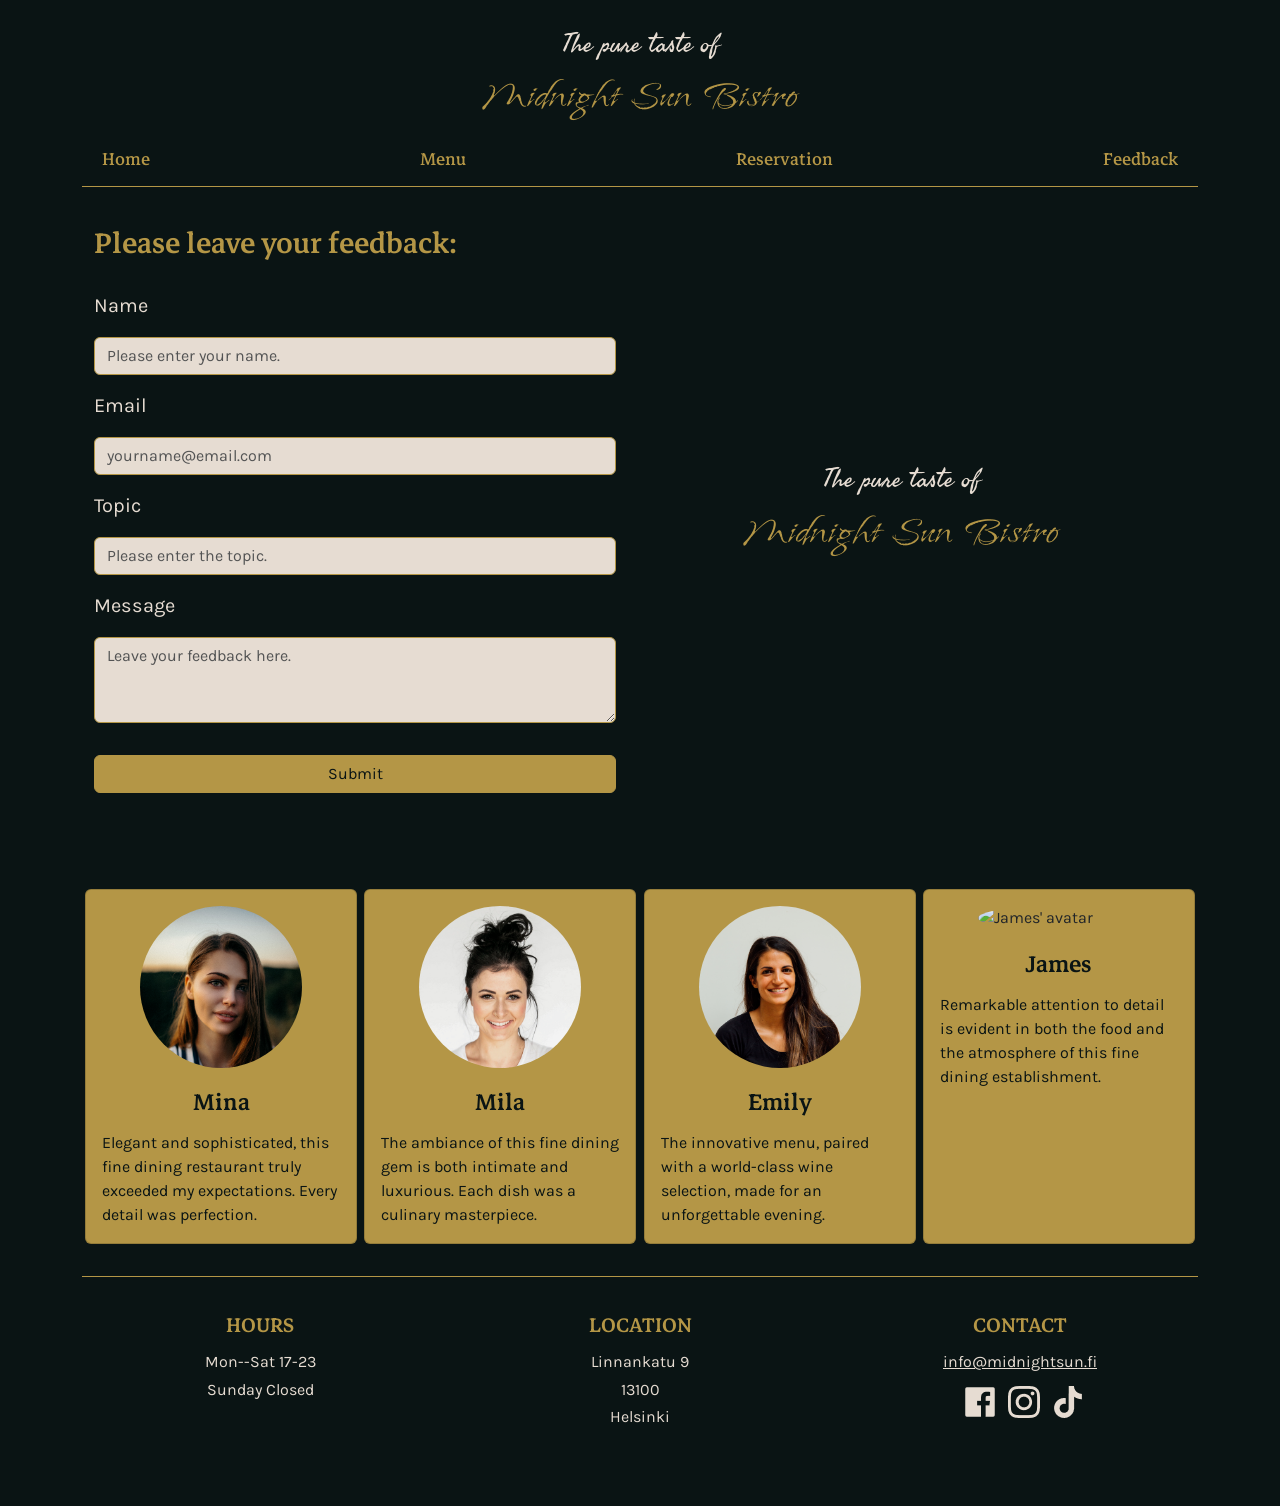
==== feedback.html @ 4b6fe139 "init" ====
<!DOCTYPE html>
<html lang="en">

<head>
    <meta charset="UTF-8">
    <link rel="icon" href="favicon.ico" />
    <meta name="viewport" content="width=device-width, initial-scale=1.0">
    <meta name="description"
        content="Send feedback to Midnight Sun Bistro, the best fine dining restaurant in Helsinki." />
    <!-- import Google font-->
    <link rel="preconnect" href="https://fonts.googleapis.com">
    <link rel="preconnect" href="https://fonts.gstatic.com" crossorigin>
    <link
        href="https://fonts.googleapis.com/css2?family=Freehand&family=Island+Moments&family=Karla&family=Markazi+Text&display=swap"
        rel="stylesheet">

    <link rel="apple-touch-icon" href="images/logo192.png" />
    <link rel="manifest" href="manifest.json" />
    <meta property=”og:title” content="Send feedback to Midnight Sun Bistro" />
    <meta property=”og:description”
        content="Send feedback to Midnight Sun Bistro, the best fine dining restaurant in Helsinki." />
    <meta property=”og:image” content="images/logo192.png" />
    <title>Send a feedback to Midnight Sun Bistro</title>
    <link href="https://cdn.jsdelivr.net/npm/bootstrap@5.3.2/dist/css/bootstrap.min.css" rel="stylesheet"
        integrity="sha384-T3c6CoIi6uLrA9TneNEoa7RxnatzjcDSCmG1MXxSR1GAsXEV/Dwwykc2MPK8M2HN" crossorigin="anonymous">
    <link rel="stylesheet" href="site.css">
    <link rel="stylesheet" href="feedback.css">
</head>

<body>
    <div class="container">

        <header>
            <div class="container header-logo text-center">
                <a href="index.html" class="brand-section">
                    <p class="logo-part-1">The pure taste of</p>
                    <p class="logo-part-2">Midnight Sun Bistro</p>
                </a>
                <nav class="navbar navbar-expand">
                    <ul class="navbar-nav d-flex justify-content-between w-100">
                        <li class="nav-item fs-4"><a href="index.html" class="nav-link">Home</a></li>
                        <li class="nav-item fs-4"><a href="menu.html" class="nav-link">Menu</a></li>
                        <li class="nav-item fs-4"><a href="reservation.html" class="nav-link">Reservation</a></li>
                        <li class="nav-item fs-4"><a href="feedback.html" class="nav-link">Feedback</a></li>
                    </ul>
                </nav>
            </div>
        </header>
        <main>
            <div class="container row">
                <form class="col-12 col-lg-6">
                    <h1>Please leave your feedback:</h1>
                    <div class="form-group">
                        <label for="name" class="fs-5">Name</label>
                        <input type="text" class="form-control" id="name" autocomplete="name"
                            placeholder="Please enter your name.">
                    </div>
                    <div class="form-group">
                        <label for="email" class="fs-5">Email</label>
                        <input type="email" class="form-control" id="email" autocomplete="email"
                            placeholder="yourname@email.com">
                    </div>
                    <div class="form-group">
                        <label for="topic" class="fs-5">Topic</label>
                        <input type="text" class="form-control" id="topic" placeholder="Please enter the topic.">
                    </div>
                    <div class="form-group">
                        <label for="message" class="fs-5">Message</label>
                        <textarea class="form-control" id="message" rows="3"
                            placeholder="Leave your feedback here."></textarea>
                    </div>
                    <div class="d-grid">
                        <button type="submit" class="btn btn-primary btn-block">Submit</button>
                    </div>
                </form>
                <aside class="col-lg-6 d-none d-lg-block">
                    <div class="logo col-12">
                        <p class="logo-part-1">
                            The pure taste of
                        </p>
                        <p class="logo-part-2">
                            Midnight Sun Bistro
                        </p>
                    </div>
                </aside>
            </div>
            <div class="d-flex justify-content-between cards">
                <div class="card">
                    <div class="d-flex justify-content-center">
                        <img src="images/profile1.png" class="card-img-top rounded-circle" alt="Mina's avatar">
                    </div>
                    <div class="card-body">
                        <h2 class="card-title">Mina</h2>
                        <p class="card-text">Elegant and sophisticated, this fine dining restaurant truly exceeded my
                            expectations. Every detail was perfection.</p>
                    </div>
                </div>
                <div class="card">
                    <div class="d-flex justify-content-center">
                        <img src="images/profile2.png" class="card-img-top rounded-circle" alt="Mila's avatar">
                    </div>
                    <div class="card-body">
                        <h2 class="card-title">Mila</h2>
                        <p class="card-text">The ambiance of this fine dining gem is both intimate and luxurious. Each
                            dish was a culinary masterpiece.</p>
                    </div>
                </div>
                <div class="card">
                    <div class="d-flex justify-content-center">
                        <img src="images/profile3.png" class="card-img-top rounded-circle" alt="Emily's avatar">
                    </div>
                    <div class="card-body">
                        <h2 class="card-title">Emily</h2>
                        <p class="card-text">The innovative menu, paired with a world-class wine selection, made for an
                            unforgettable evening.</p>
                    </div>
                </div>
                <div class="card">
                    <div class="d-flex justify-content-center">
                        <img src="images/profile4.png" class="card-img-top rounded-circle" alt="James' avatar">
                    </div>
                    <div class="card-body">
                        <h2 class="card-title">James</h2>
                        <p class="card-text">Remarkable attention to detail is evident in both the food and the
                            atmosphere of this fine dining establishment.</p>
                    </div>
                </div>
            </div>
        </main>
        <footer class="row text-center">
            <div class="col-12 col-lg-4">
                <h3>HOURS</h3>
                <p>Mon--Sat 17-23</p>
                <p>Sunday Closed</p>
            </div>
            <div class="col-12 col-lg-4">
                <h3>LOCATION</h3>
                <p>Linnankatu 9</p>
                <p>13100</p>
                <p>Helsinki</p>
            </div>
            <div class="col-12 col-lg-4">
                <h3>CONTACT</h3>
                <p><a href="mailto:info@midnightsun.fi">info@midnightsun.fi</a></p>
                <div id="social-media">
                    <a href="https://www.facebook.com" target="_blank"><img src="images/facebook.png"
                            alt="facebook logo" /></a>
                    <a href="https://www.instagram.com/" target="_blank"><img src="images/instagram.png"
                            alt="instagram logo" /></a>
                    <a href="https://www.tiktok.com" target="_blank"><img src="images/tiktok.png"
                            alt="tiktok logo" /></a>
                </div>
            </div>
        </footer>
    </div> <!-- container -->
    <script src="https://cdn.jsdelivr.net/npm/bootstrap@5.3.2/dist/js/bootstrap.bundle.min.js"
        integrity="sha384-C6RzsynM9kWDrMNeT87bh95OGNyZPhcTNXj1NW7RuBCsyN/o0jlpcV8Qyq46cDfL"
        crossorigin="anonymous"></script>
</body>

</html>
---- site.css ----
body {
    background-color: #0A1414;
    font-family: 'Karla', sans-serif;
    font-size: 1rem;
    color: #E6DCD2;
    padding-top: 1.5rem;
    padding-bottom: 1.5rem;
}

h1,
h2,
h3,
h4,
h5,
h6 {
    font-family: 'Markazi Text', serif;
    color: #B49646;
}

main,
footer {
    padding-top: 2rem;
    padding-bottom: 2rem;
}

nav {
    padding: 0 !important;
    font-family: 'Markazi Text', serif;
}

.logo-part-1,
.logo-part-2 {
    padding-bottom: 0 !important;
    margin-bottom: 0 !important;
}

.btn {
    background-color: #B49646;
    border-color: #B49646;
    color: #0A1414 !important;
    margin-top: 2rem;
    margin-bottom: 1rem;
}

.btn:hover,
.btn:active {
    background-color: #A08232 !important;
    border-color: #A08232 !important;
    color: #E6DCD2;
}

label {
    margin-top: 1rem;
    margin-bottom: 1rem;
}

.form-control {
    background: #E6DCD2;
    border-color: #B49646;
}

.form-control:focus {
    background: #E6DCD2;
    border-color: #B49646;
    color: #0A1414;
}

@keyframes gentleShine-part-1 {

    0%,
    100% {
        color: #E6DCD2;
        text-shadow: 0 0 2px #B49646;
    }

    50% {
        color: #B49646;
        text-shadow: 0 0 4px #E6DCD2;
    }
}

header .logo-part-1 {
    animation: gentleShine-part-1 5s ease-in-out infinite;
}


@keyframes gentleShine-part-2 {

    0%,
    100% {
        color: #B49646;
        text-shadow: 0 0 2px #E6DCD2;
    }

    50% {
        color: #E6DCD2;
        text-shadow: 0 0 4px #B49646;
    }
}

header .logo-part-2 {
    animation: gentleShine-part-2 5s ease-in-out infinite;
}


main a,
main a:visited{
    color: #E6DCD2;

}

nav li:hover,
nav li:active {
    color: #A08232;
    text-decoration: underline;
}

main a:hover,
main a:active,
nav li {
    color: #B49646;
}

footer p a,
footer p a:visited {
    color: #E6DCD2;
}


footer p a:hover,
footer p a:active {
    color: #A08232;
    text-decoration: underline;
}

.logo-part-1 {
    font-family: 'Freehand', cursive;
    font-size: 1.6rem;
    text-align: center;
}

.logo-part-2 {
    font-family: 'Island Moments', cursive;
    color: #B49646;
    font-size: 3rem;
    text-align: center;
}

.header-logo a,
.header-logo a:hover,
.header-logo a:visited,
.header-logo a:active {
    color: inherit;
    text-decoration: none;
}

footer div {
    margin-bottom: 1rem;
}

footer p {
    margin-bottom: 0.2rem;
}

footer img {
    max-width: 2rem;
    margin-left: 0.5rem;
    margin-top: 0.5rem;
}

main {
    border-top: 1px solid #B49646;
    border-bottom: 1px solid #B49646;
}
---- feedback.css ----
main .logo {
    margin-top: 15rem;
}

.cards {
    margin-top: 2rem;
    max-width: 100%;
    overflow-x: scroll;
}

.card {
    background: #B49646;
    width: 17rem;
    flex-shrink: 0;
    margin-left: 0.2rem;
    margin-right: 0.2rem;
}

.card-title,
.card-body {
    color: #0A1414;
}

.card-title {
    text-align: center;
}

.card-body {
    font-size: 1rem;
}

img {
    max-width: 60%;
    margin-top: 1rem;
}

@media (min-width: 1200px) {
    .cards {
        margin-top: 5rem;
        overflow-x: hidden;
    }
}
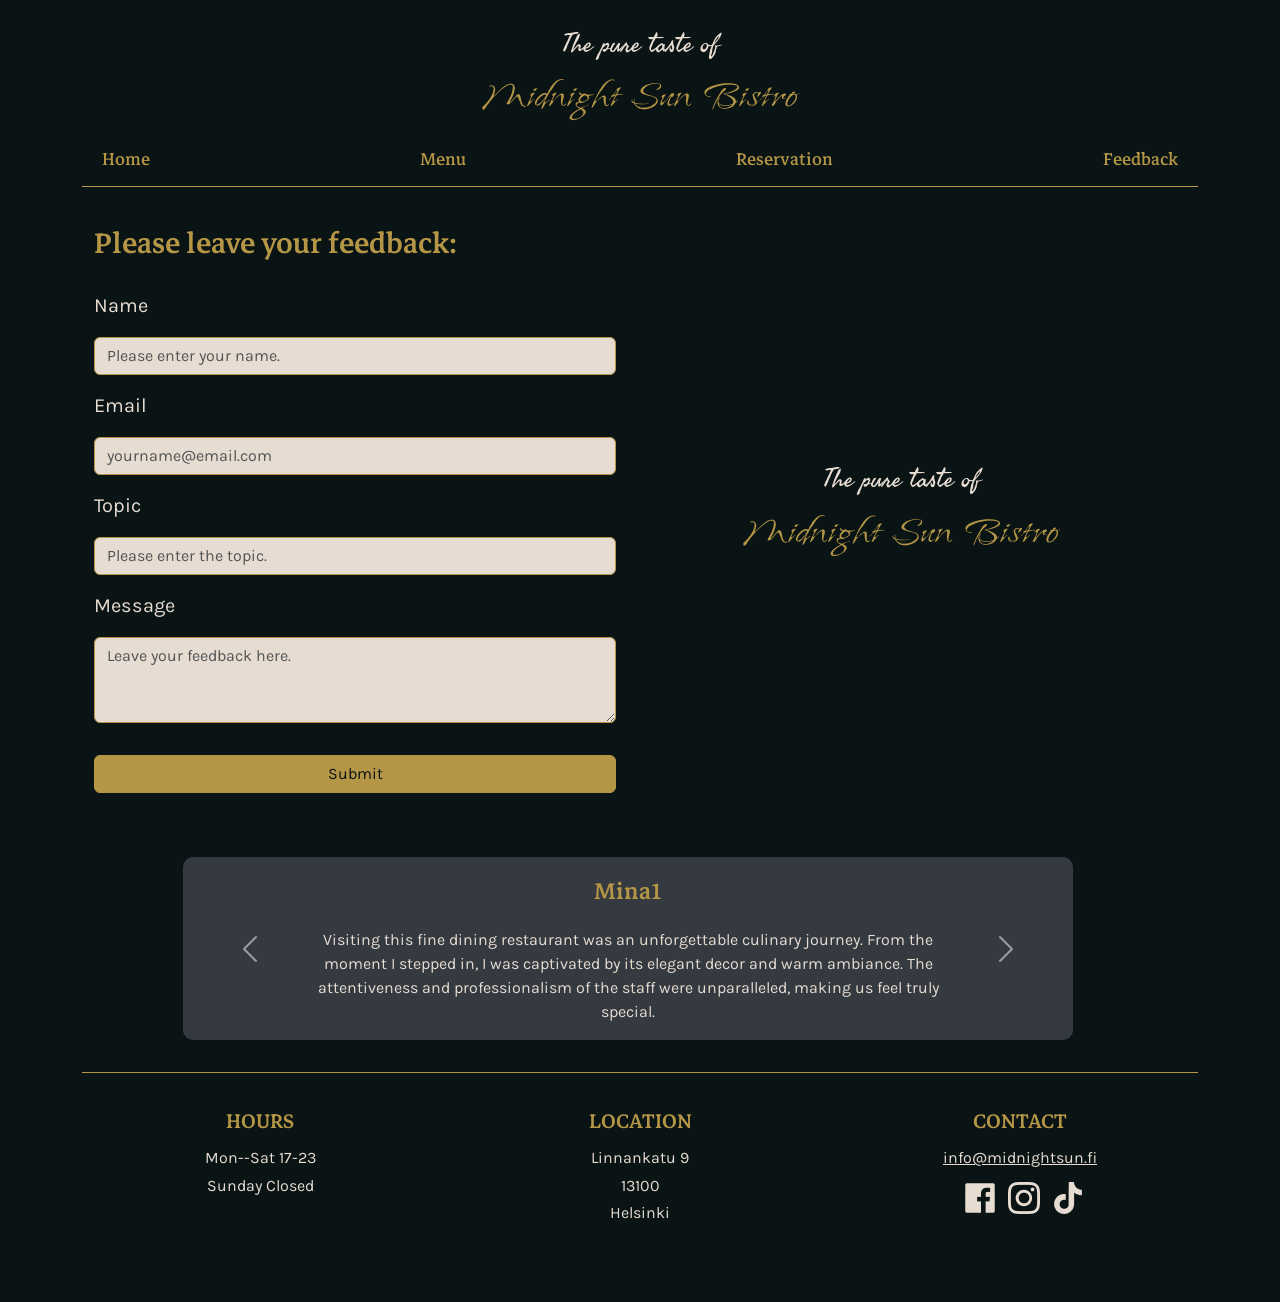
==== commit db713b6c: "Some adjustments for feedback" ====
--- a/feedback.html
+++ b/feedback.html
@@ -83,48 +83,55 @@
                         </p>
                     </div>
                 </aside>
-            </div>
-            <div class="d-flex justify-content-between cards">
-                <div class="card">
-                    <div class="d-flex justify-content-center">
-                        <img src="images/profile1.png" class="card-img-top rounded-circle" alt="Mina's avatar">
+                <aside class="mt-5">
+                    <div id="carouselExampleIndicators" class="carousel slide col-lg-10 mx-auto pt-3 pb-3">
+                        <div class="carousel-inner">
+                            <div class="carousel-item active">
+                                <div class="card-body">
+                                    <h2 class="card-title">Mina1</h2>
+                                    <p class="mt-3 card-text text-center col-10 col-lg-9 mx-auto">Visiting this fine dining restaurant was an
+                                        unforgettable culinary journey. From the moment I stepped in, I was captivated
+                                        by its elegant decor and warm ambiance. The attentiveness and professionalism of
+                                        the staff were unparalleled, making us feel truly special. </p>
+                                </div>
+                            </div>
+                            <div class="carousel-item">
+                                <div class="card-body">
+                                    <h2 class="card-title">Mina2</h2>
+                                    <p class="card-text text-center col-lg-9 mx-auto">Visiting this fine dining restaurant was an
+                                        unforgettable culinary journey. From the moment I stepped in, I was captivated
+                                        by its elegant decor and warm ambiance. The attentiveness and professionalism of
+                                        the staff were unparalleled, making us feel truly special. Each dish was a
+                                        masterpiece, blending exquisite flavors with artistic presentation. The chef's
+                                        attention to detail and creativity shone through in every course, leaving us in
+                                        awe.</p>
+                                </div>
+                            </div>
+                            <div class="carousel-item">
+                                <div class="card-body">
+                                    <h2 class="card-title">Mina3</h2>
+                                    <p class="card-text text-center col-lg-9 mx-auto">Visiting this fine dining restaurant was an
+                                        unforgettable culinary journey. From the moment I stepped in, I was captivated
+                                        by its elegant decor and warm ambiance. The attentiveness and professionalism of
+                                        the staff were unparalleled, making us feel truly special. Each dish was a
+                                        masterpiece, blending exquisite flavors with artistic presentation. The chef's
+                                        attention to detail and creativity shone through in every course, leaving us in
+                                        awe.</p>
+                                </div>
+                            </div>
+                        </div>
+                        <button class="carousel-control-prev" type="button" data-bs-target="#carouselExampleIndicators"
+                            data-bs-slide="prev">
+                            <span class="carousel-control-prev-icon" aria-hidden="true"></span>
+                            <span class="visually-hidden">Previous</span>
+                        </button>
+                        <button class="carousel-control-next" type="button" data-bs-target="#carouselExampleIndicators"
+                            data-bs-slide="next">
+                            <span class="carousel-control-next-icon" aria-hidden="true"></span>
+                            <span class="visually-hidden">Next</span>
+                        </button>
                     </div>
-                    <div class="card-body">
-                        <h2 class="card-title">Mina</h2>
-                        <p class="card-text">Elegant and sophisticated, this fine dining restaurant truly exceeded my
-                            expectations. Every detail was perfection.</p>
-                    </div>
-                </div>
-                <div class="card">
-                    <div class="d-flex justify-content-center">
-                        <img src="images/profile2.png" class="card-img-top rounded-circle" alt="Mila's avatar">
-                    </div>
-                    <div class="card-body">
-                        <h2 class="card-title">Mila</h2>
-                        <p class="card-text">The ambiance of this fine dining gem is both intimate and luxurious. Each
-                            dish was a culinary masterpiece.</p>
-                    </div>
-                </div>
-                <div class="card">
-                    <div class="d-flex justify-content-center">
-                        <img src="images/profile3.png" class="card-img-top rounded-circle" alt="Emily's avatar">
-                    </div>
-                    <div class="card-body">
-                        <h2 class="card-title">Emily</h2>
-                        <p class="card-text">The innovative menu, paired with a world-class wine selection, made for an
-                            unforgettable evening.</p>
-                    </div>
-                </div>
-                <div class="card">
-                    <div class="d-flex justify-content-center">
-                        <img src="images/profile4.png" class="card-img-top rounded-circle" alt="James' avatar">
-                    </div>
-                    <div class="card-body">
-                        <h2 class="card-title">James</h2>
-                        <p class="card-text">Remarkable attention to detail is evident in both the food and the
-                            atmosphere of this fine dining establishment.</p>
-                    </div>
-                </div>
+                </aside>
             </div>
         </main>
         <footer class="row text-center">
--- a/site.css
+++ b/site.css
@@ -12,10 +12,22 @@
 h3,
 h4,
 h5,
-h6 {
-    font-family: 'Markazi Text', serif;
-    color: #B49646;
-}
+h6,
+tr,
+th {
+    font-family: 'Markazi Text', serif !important;
+    color: #B49646 !important;
+}
+
+td {
+    font-family: 'Karla', sans-serif !important;
+    color: #E6DCD2 !important;
+}
+
+th, td {
+    background-color: #0A1414 !important;
+}
+
 
 main,
 footer {
@@ -42,6 +54,10 @@
     margin-bottom: 1rem;
 }
 
+td form .btn {
+    margin:0;
+}
+
 .btn:hover,
 .btn:active {
     background-color: #A08232 !important;
@@ -171,4 +187,26 @@
 main {
     border-top: 1px solid #B49646;
     border-bottom: 1px solid #B49646;
-}+}
+
+.table {
+    border-collapse: separate;
+}
+.table th, .table td {
+    border-right: 1px solid #B49646;
+}
+.table th:first-child, .table td:first-child {
+    border-left: none;
+}
+.table tr {
+    border-bottom: 1px solid #B49646;
+}
+.table th:last-child, .table td:last-child {
+    border-right: none;
+}
+.table tr:last-child td {
+    border-bottom: none;
+}
+.table thead th {
+    border-bottom: 2px solid #B49646;
+}
--- a/feedback.css
+++ b/feedback.css
@@ -16,10 +16,7 @@
     margin-right: 0.2rem;
 }
 
-.card-title,
-.card-body {
-    color: #0A1414;
-}
+
 
 .card-title {
     text-align: center;
@@ -34,6 +31,11 @@
     margin-top: 1rem;
 }
 
+.carousel {
+    background-color: #343a40;
+    border-radius: 10px;
+}
+
 @media (min-width: 1200px) {
     .cards {
         margin-top: 5rem;
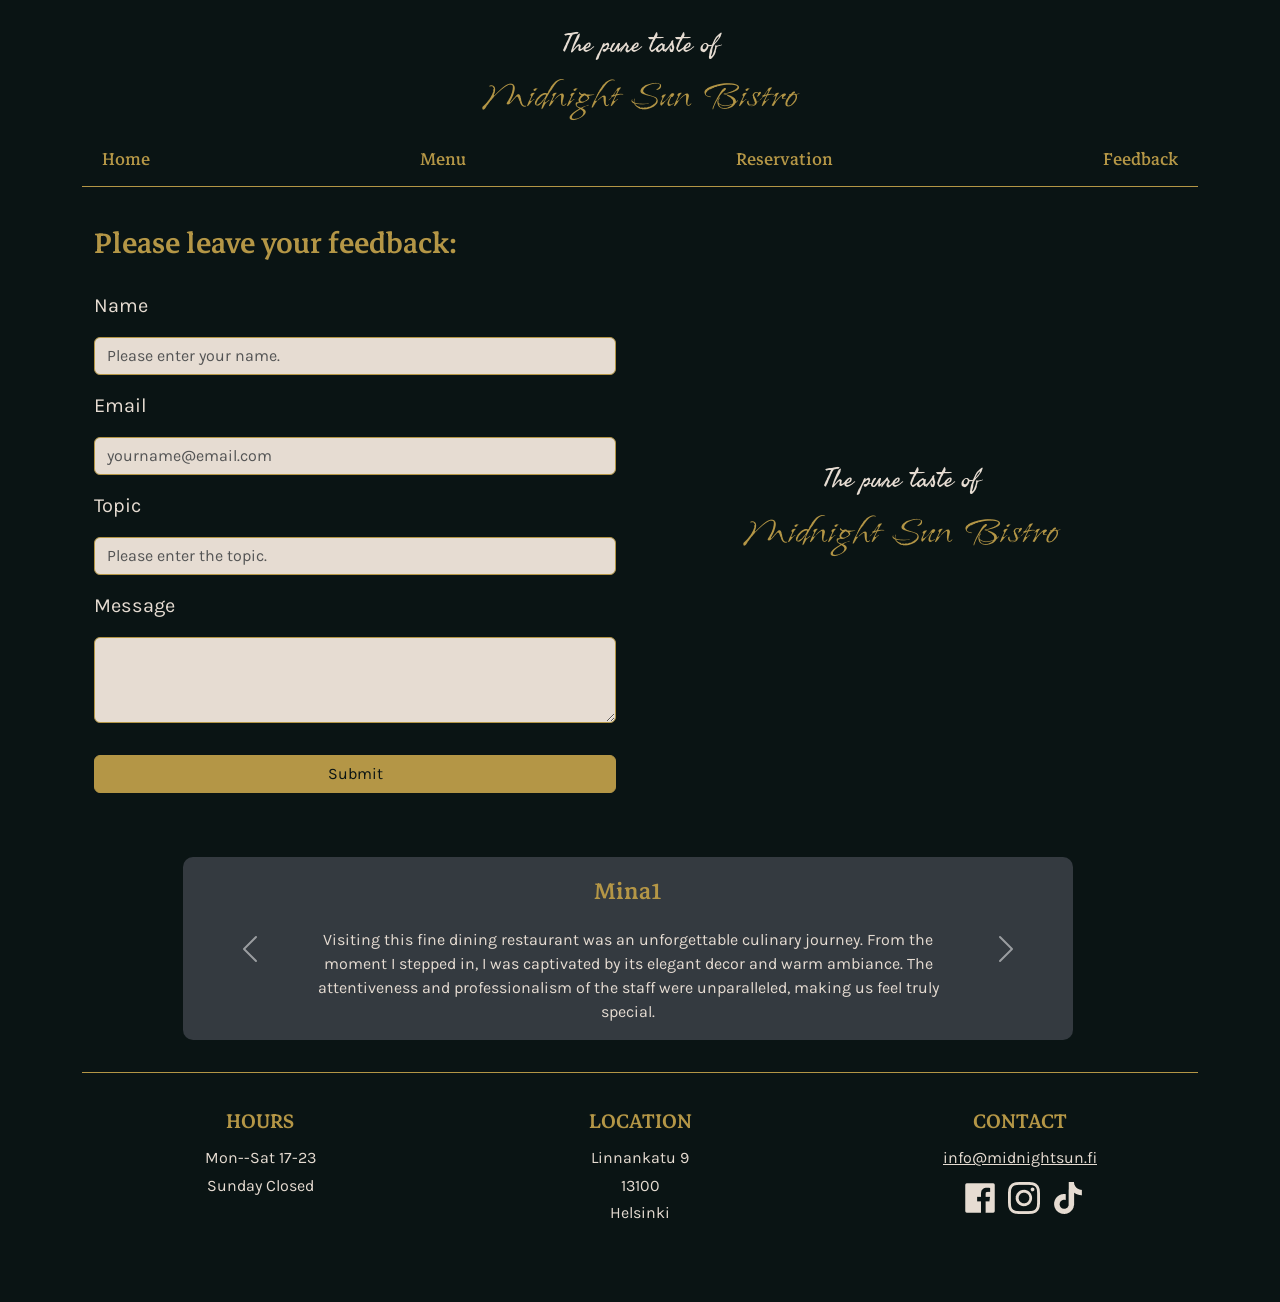
==== commit 43288f99: "form" ====
--- a/feedback.html
+++ b/feedback.html
@@ -53,21 +53,22 @@
                     <div class="form-group">
                         <label for="name" class="fs-5">Name</label>
                         <input type="text" class="form-control" id="name" autocomplete="name"
-                            placeholder="Please enter your name.">
+                            placeholder="Please enter your name." required>
                     </div>
                     <div class="form-group">
                         <label for="email" class="fs-5">Email</label>
                         <input type="email" class="form-control" id="email" autocomplete="email"
-                            placeholder="yourname@email.com">
+                            placeholder="yourname@email.com" required>
                     </div>
                     <div class="form-group">
                         <label for="topic" class="fs-5">Topic</label>
-                        <input type="text" class="form-control" id="topic" placeholder="Please enter the topic.">
+                        <input type="text" class="form-control" id="topic" placeholder="Please enter the topic." required>
                     </div>
                     <div class="form-group">
                         <label for="message" class="fs-5">Message</label>
                         <textarea class="form-control" id="message" rows="3"
-                            placeholder="Leave your feedback here."></textarea>
+                            placeholder="Leave your feedback here." required>
+                        </textarea>
                     </div>
                     <div class="d-grid">
                         <button type="submit" class="btn btn-primary btn-block">Submit</button>
@@ -92,7 +93,7 @@
                                     <p class="mt-3 card-text text-center col-10 col-lg-9 mx-auto">Visiting this fine dining restaurant was an
                                         unforgettable culinary journey. From the moment I stepped in, I was captivated
                                         by its elegant decor and warm ambiance. The attentiveness and professionalism of
-                                        the staff were unparalleled, making us feel truly special. </p>
+                                        the staff were unparalleled, making us feel truly special.  </p>
                                 </div>
                             </div>
                             <div class="carousel-item">
